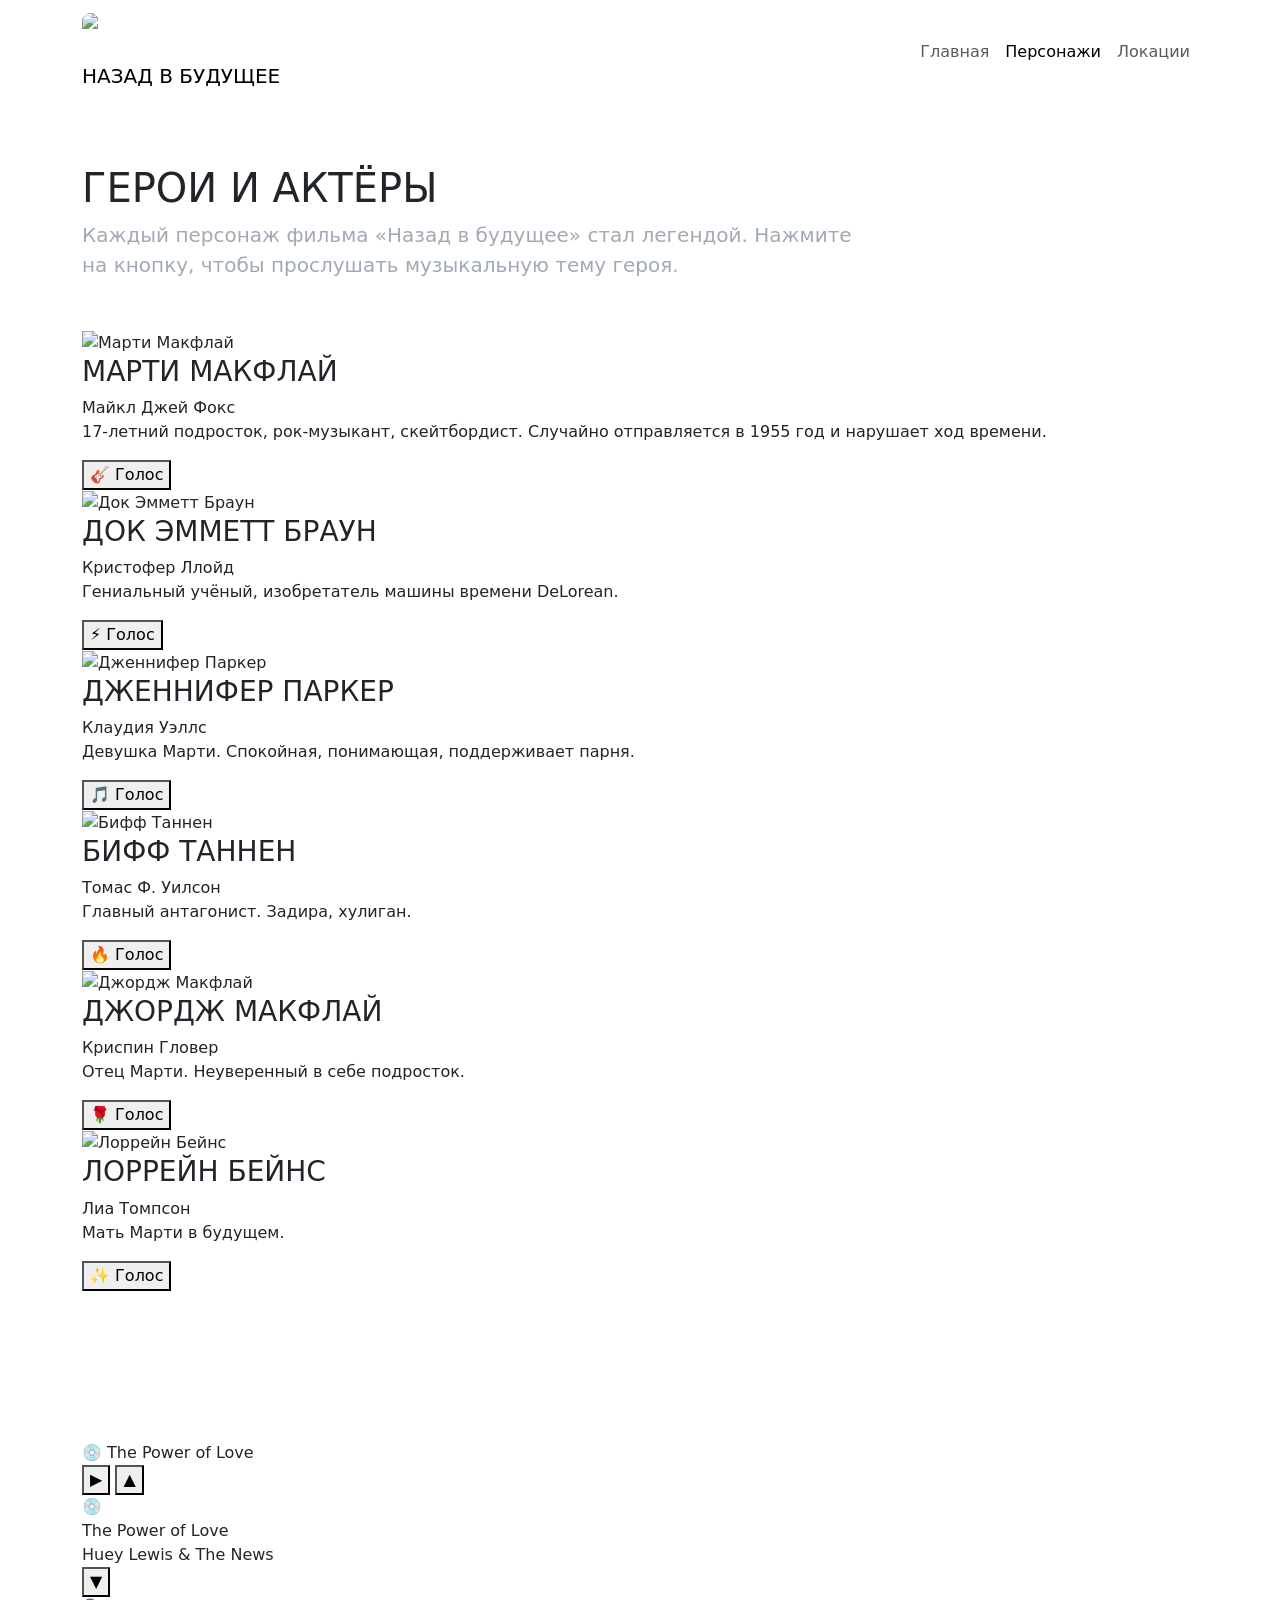
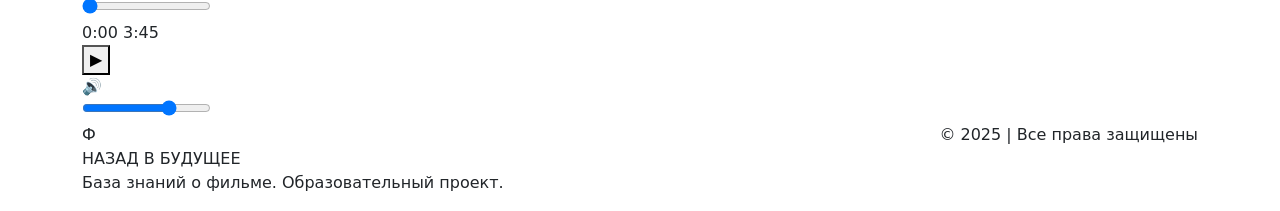
==== characters.html @ f9966c05 "Add files via upload" ====
<!DOCTYPE html>
<html lang="ru">
<head>
    <meta charset="UTF-8">
    <meta name="viewport" content="width=device-width, initial-scale=1.0">
    <title>Персонажи — Назад в будущее</title>
    
    <!-- Bootstrap 5 -->
    <link href="https://cdn.jsdelivr.net/npm/bootstrap@5.3.0/dist/css/bootstrap.min.css" rel="stylesheet">
    <!-- Шрифты -->
    <link href="https://fonts.googleapis.com/css2?family=Oswald:wght@400;500;600;700&family=Open+Sans:wght@300;400;600&display=swap" rel="stylesheet">
    <!-- Кастомный CSS -->
    <link rel="stylesheet" href="css/style.css">
</head>
<body>

    <!-- ===== НАВИГАЦИЯ ===== -->
    <nav class="navbar navbar-expand-lg">
        <div class="container">
            <a class="navbar-brand" href="index.html">
                <div class="logo">
                    <div class="logo-icon" style="width: 48px; height: 48px; background: none !important; font-size: 0 !important; color: transparent !important; padding: 0 !important; overflow: hidden; border-radius: 8px;">
                        <img src="assets/images/logo.png" alt="Логотип" style="width: 100%; height: 100%; object-fit: cover; display: block;">
                    </div>
                    <div class="logo-text">НАЗАД В <span>БУДУЩЕЕ</span></div>
                </div>
            </a>
            <button class="navbar-toggler" type="button" data-bs-toggle="collapse" data-bs-target="#navbarNav">
                <span class="navbar-toggler-icon"></span>
            </button>
            <div class="collapse navbar-collapse" id="navbarNav">
                <ul class="navbar-nav ms-auto">
                    <li class="nav-item">
                        <a class="nav-link" href="index.html">Главная</a>
                    </li>
                    <li class="nav-item">
                        <a class="nav-link active" href="characters.html">Персонажи</a>
                    </li>
                    <li class="nav-item">
                        <a class="nav-link" href="locations.html">Локации</a>
                    </li>
                </ul>
            </div>
        </div>
    </nav>

    <!-- ===== КОНТЕНТ ===== -->
    <section class="container" style="margin-top: 60px; margin-bottom: 150px;">
        <h1 class="section-title">ГЕРОИ И АКТЁРЫ</h1>
        <p style="color: #A0AAB5; font-size: 20px; max-width: 800px; margin-bottom: 50px;">
            Каждый персонаж фильма «Назад в будущее» стал легендой. Нажмите на кнопку, чтобы прослушать музыкальную тему героя.
        </p>
        
        <div class="character-grid">
            <!-- Марти Макфлай -->
            <div class="character-card">
                <img src="assets/images/marty.jpg" alt="Марти Макфлай">
                <h3>МАРТИ МАКФЛАЙ</h3>
                <div class="actor-name">Майкл Джей Фокс</div>
                <p class="character-bio">
                    17-летний подросток, рок-музыкант, скейтбордист. Случайно отправляется в 1955 год 
                    и нарушает ход времени.
                </p>
                <button class="btn-sound" data-track="marty">🎸 Голос</button>
            </div>
            
            <!-- Док Браун -->
            <div class="character-card">
                <img src="assets/images/doc.jpg" alt="Док Эмметт Браун">
                <h3>ДОК ЭММЕТТ БРАУН</h3>
                <div class="actor-name">Кристофер Ллойд</div>
                <p class="character-bio">
                    Гениальный учёный, изобретатель машины времени DeLorean.
                </p>
                <button class="btn-sound" data-track="doc">⚡ Голос</button>
            </div>
            
            <!-- Дженнифер Паркер -->
            <div class="character-card">
                <img src="assets/images/jennifer.jpg" alt="Дженнифер Паркер">
                <h3>ДЖЕННИФЕР ПАРКЕР</h3>
                <div class="actor-name">Клаудия Уэллс</div>
                <p class="character-bio">
                    Девушка Марти. Спокойная, понимающая, поддерживает парня.
                </p>
                <button class="btn-sound" data-track="jennifer">🎵 Голос</button>
            </div>
            
            <!-- Бифф Таннен -->
            <div class="character-card">
                <img src="assets/images/biff.jpg" alt="Бифф Таннен">
                <h3>БИФФ ТАННЕН</h3>
                <div class="actor-name">Томас Ф. Уилсон</div>
                <p class="character-bio">
                    Главный антагонист. Задира, хулиган.
                </p>
                <button class="btn-sound" data-track="biff">🔥 Голос</button>
            </div>
            
            <!-- Джордж Макфлай -->
            <div class="character-card">
                <img src="assets/images/george.jpg" alt="Джордж Макфлай">
                <h3>ДЖОРДЖ МАКФЛАЙ</h3>
                <div class="actor-name">Криспин Гловер</div>
                <p class="character-bio">
                    Отец Марти. Неуверенный в себе подросток.
                </p>
                <button class="btn-sound" data-track="george">🌹 Голос</button>
            </div>
            
            <!-- Лоррейн Бейнс -->
            <div class="character-card">
                <img src="assets/images/lorraine.jpg" alt="Лоррейн Бейнс">
                <h3>ЛОРРЕЙН БЕЙНС</h3>
                <div class="actor-name">Лиа Томпсон</div>
                <p class="character-bio">
                    Мать Марти в будущем.
                </p>
                <button class="btn-sound" data-track="lorraine">✨ Голос</button>
            </div>
        </div>
    </section>

    <!-- ===== ВЫДВИЖНОЙ ПЛЕЕР ===== -->
    <div class="collapsible-player" id="collapsiblePlayer">
        
        <!-- СВЁРНУТОЕ СОСТОЯНИЕ (ВИДНО ВСЕГДА) -->
        <div class="player-mini" id="playerMini">
            <div class="container">
                <div class="player-mini-wrapper">
                    <div class="player-mini-info">
                        <span class="player-mini-icon">💿</span>
                        <span class="player-mini-title" id="miniTrackTitle">The Power of Love</span>
                    </div>
                    <div class="player-mini-controls">
                        <button class="player-mini-play" id="miniPlayPauseBtn">▶</button>
                        <button class="player-mini-expand" id="expandPlayerBtn">▲</button>
                    </div>
                </div>
            </div>
        </div>
        
        <!-- РАЗВЁРНУТОЕ СОСТОЯНИЕ (ПОЛНЫЙ ПЛЕЕР) -->
        <div class="player-expanded" id="playerExpanded">
            <div class="container">
                <div class="player-expanded-wrapper">
                    
                    <div class="player-expanded-header">
                        <div class="player-expanded-info">
                            <div class="player-expanded-cover">
                                <div class="vinyl-large">💿</div>
                            </div>
                            <div class="player-expanded-text">
                                <div class="player-expanded-title" id="expandedTrackTitle">The Power of Love</div>
                                <div class="player-expanded-artist" id="expandedTrackArtist">Huey Lewis & The News</div>
                            </div>
                        </div>
                        <button class="player-expanded-collapse" id="collapsePlayerBtn">▼</button>
                    </div>
                    
                    <div class="player-expanded-main">
                        <div class="player-expanded-progress">
                            <div class="progress-container">
                                <input type="range" id="expandedSeekBar" class="seek-bar" value="0" max="100">
                            </div>
                            <div class="time-display">
                                <span id="expandedCurrentTime">0:00</span>
                                <span id="expandedDuration">3:45</span>
                            </div>
                        </div>
                        
                        <div class="player-expanded-controls">
                            <button class="expanded-play-btn" id="expandedPlayPauseBtn">▶</button>
                        </div>
                        
                        <div class="player-expanded-volume">
                            <span class="volume-label">🔊</span>
                            <div class="volume-control">
                                <input type="range" id="expandedVolume" class="volume-slider" min="0" max="1" step="0.05" value="0.7">
                            </div>
                        </div>
                    </div>
                    
                </div>
            </div>
        </div>
    </div>

    <!-- ===== ПОДВАЛ ===== -->
    <footer class="footer">
        <div class="container">
            <div class="row">
                <div class="col-md-6">
                    <div class="footer-logo">
                        <div class="logo-small">Ф</div>
                        <span>НАЗАД В БУДУЩЕЕ</span>
                    </div>
                    <p>База знаний о фильме. Образовательный проект.</p>
                </div>
                <div class="col-md-6 text-end">
                    <p>© 2025 | Все права защищены</p>
                </div>
            </div>
        </div>
    </footer>

    <!-- Аудиоэлемент -->
    <audio id="globalAudio" preload="auto"></audio>

    <!-- Скрипты -->
    <script src="https://cdn.jsdelivr.net/npm/bootstrap@5.3.0/dist/js/bootstrap.bundle.min.js"></script>
    <script src="js/player.js"></script>
</body>
</html>
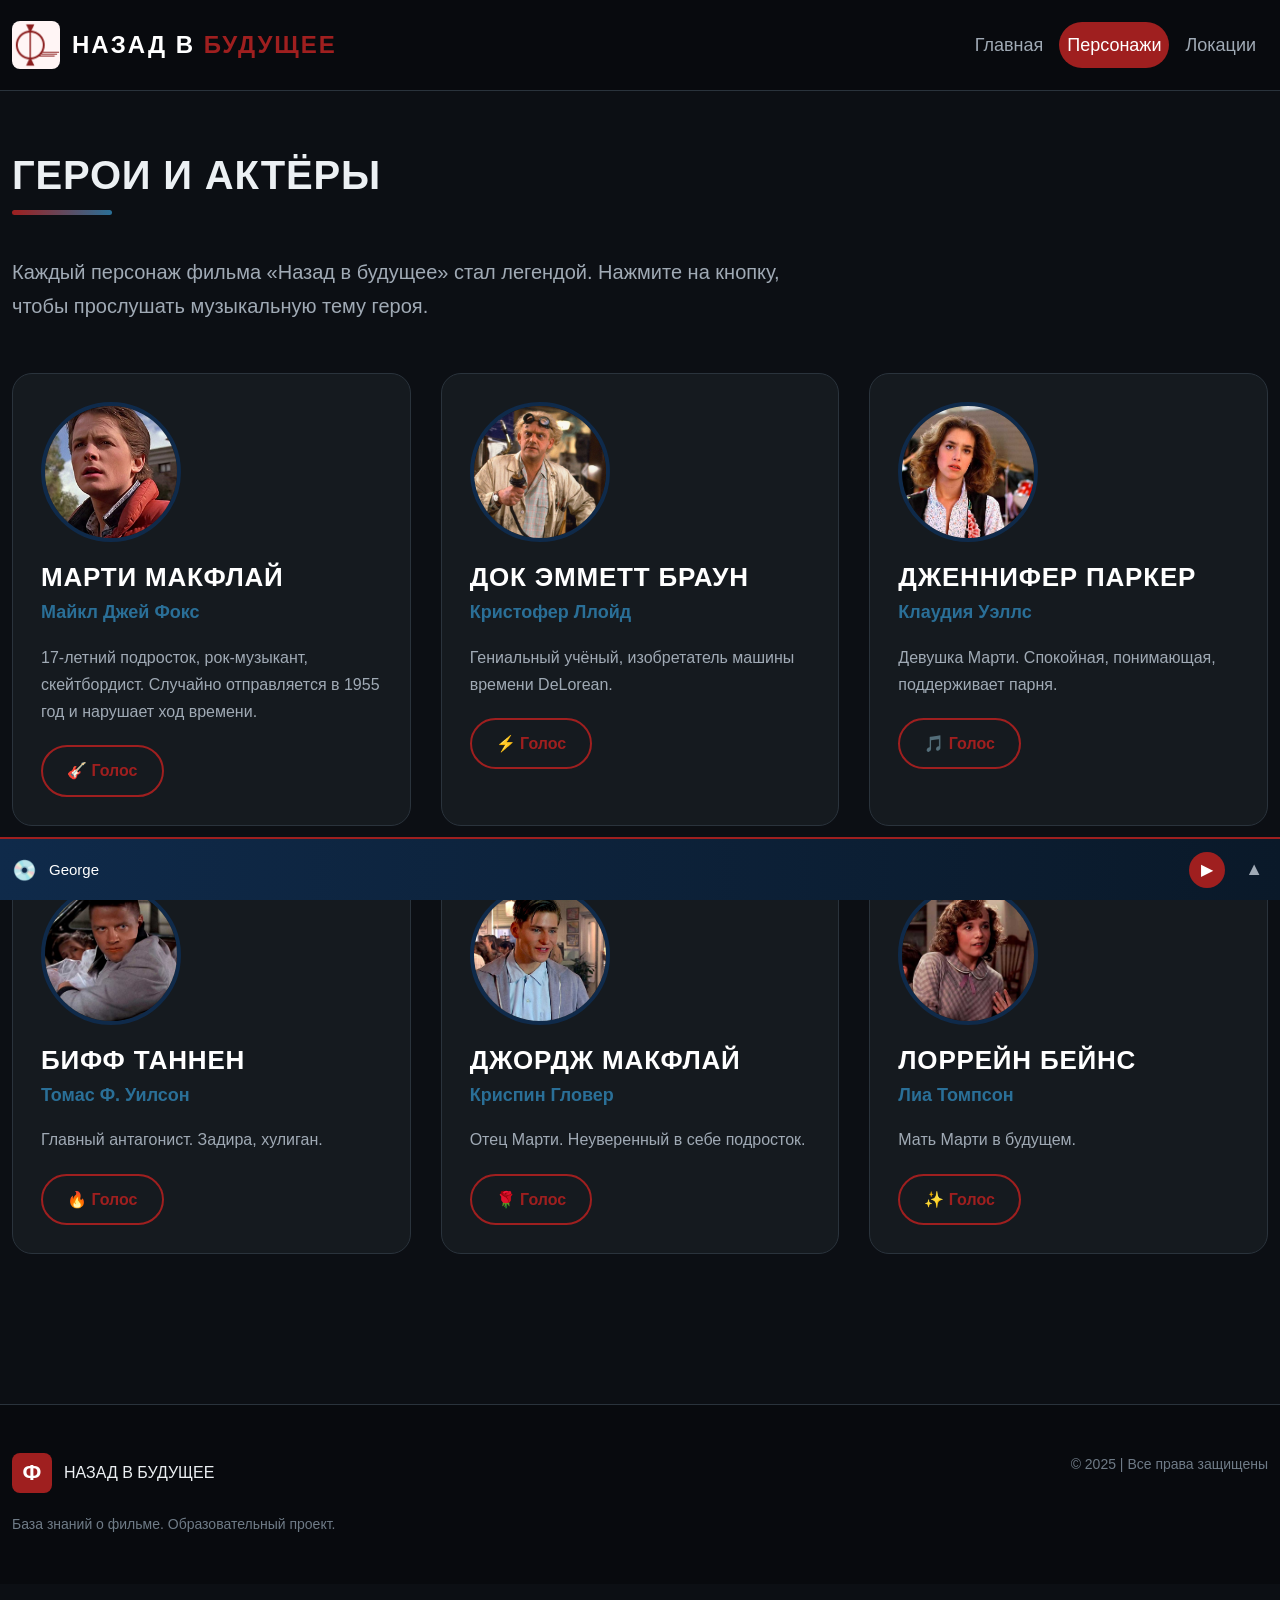
==== commit 0a94bafc: "characters.html" ====
--- a/characters.html
+++ b/characters.html
@@ -1,6 +1,19 @@
 <!DOCTYPE html>
 <html lang="ru">
 <head>
+    <!-- Yandex.Metrika counter -->
+<script type="text/javascript">
+    (function(m,e,t,r,i,k,a){
+        m[i]=m[i]||function(){(m[i].a=m[i].a||[]).push(arguments)};
+        m[i].l=1*new Date();
+        for (var j = 0; j < document.scripts.length; j++) {if (document.scripts[j].src === r) { return; }}
+        k=e.createElement(t),a=e.getElementsByTagName(t)[0],k.async=1,k.src=r,a.parentNode.insertBefore(k,a)
+    })(window, document,'script','https://mc.yandex.ru/metrika/tag.js?id=112401955', 'ym');
+
+    ym(112401955, 'init', {ssr:true, webvisor:true, clickmap:true, ecommerce:"dataLayer", referrer: document.referrer, url: location.href, accurateTrackBounce:true, trackLinks:true});
+</script>
+<noscript><div><img src="https://mc.yandex.ru/watch/112401955" style="position:absolute; left:-9999px;" alt="" /></div></noscript>
+<!-- /Yandex.Metrika counter -->
     <meta charset="UTF-8">
     <meta name="viewport" content="width=device-width, initial-scale=1.0">
     <title>Персонажи — Назад в будущее</title>
@@ -211,4 +224,4 @@
     <script src="https://cdn.jsdelivr.net/npm/bootstrap@5.3.0/dist/js/bootstrap.bundle.min.js"></script>
     <script src="js/player.js"></script>
 </body>
-</html>+</html>
--- a/css/style.css
+++ b/css/style.css
@@ -0,0 +1,619 @@
+body {
+  background-color: #0C0F14;
+  color: #ECF0F3;
+  font-family: "Open Sans", sans-serif;
+  line-height: 1.7;
+}
+
+h1, h2, h3, h4 {
+  font-family: "Oswald", sans-serif;
+  font-weight: 600;
+  letter-spacing: 0.8px;
+}
+
+.container {
+  max-width: 1280px;
+}
+
+.logo {
+  display: flex !important;
+  align-items: center !important;
+  gap: 12px !important;
+}
+.logo .logo-icon {
+  flex-shrink: 0;
+  width: 48px;
+  height: 48px;
+  background: none !important;
+  font-size: 0 !important;
+  color: transparent !important;
+  padding: 0 !important;
+  overflow: hidden;
+  border-radius: 8px;
+}
+.logo .logo-icon img {
+  width: 100%;
+  height: 100%;
+  object-fit: cover;
+  display: block;
+}
+.logo .logo-text {
+  font-size: 24px;
+  font-weight: 600;
+  color: white;
+  text-transform: uppercase;
+  letter-spacing: 2px;
+  flex-shrink: 0;
+}
+.logo .logo-text span {
+  color: #9F1F1F;
+}
+
+.navbar {
+  background-color: #080A0E;
+  border-bottom: 1px solid #2A333C;
+  padding: 16px 0;
+}
+.navbar .nav-link {
+  color: #A0AAB5;
+  font-family: "Oswald", sans-serif;
+  font-size: 18px;
+  padding: 8px 20px;
+  margin: 0 4px;
+  transition: 0.25s;
+  border-radius: 30px;
+}
+.navbar .nav-link:hover, .navbar .nav-link.active {
+  color: white;
+  background-color: rgba(159, 31, 31, 0.25);
+}
+.navbar .nav-link.active {
+  background-color: #9F1F1F;
+  color: white;
+}
+
+.hero {
+  padding: 60px 0 80px;
+  background: radial-gradient(circle at 80% 30%, #0F2A4A 0%, #080A0E 80%);
+  position: relative;
+  overflow: hidden;
+}
+.hero::before {
+  content: "";
+  position: absolute;
+  top: 0;
+  left: 0;
+  width: 100%;
+  height: 100%;
+  background: url("assets/images/grid-pattern.png") repeat;
+  opacity: 0.05;
+}
+.hero .hero-title {
+  font-size: 64px;
+  font-weight: 700;
+  color: white;
+  text-transform: uppercase;
+  line-height: 1.2;
+  margin-bottom: 16px;
+}
+.hero .hero-title span {
+  color: #9F1F1F;
+  text-shadow: 0 0 12px rgba(159, 31, 31, 0.6);
+}
+.hero .hero-meta {
+  font-size: 20px;
+  color: #2A6F97;
+  font-weight: 600;
+  margin-bottom: 24px;
+}
+.hero .hero-desc {
+  font-size: 18px;
+  color: #A0AAB5;
+  margin-bottom: 32px;
+  max-width: 600px;
+}
+.hero .hero-btn {
+  background-color: #9F1F1F;
+  color: white;
+  border: none;
+  padding: 14px 36px;
+  font-size: 18px;
+  font-weight: 600;
+  border-radius: 50px;
+  transition: 0.25s;
+  box-shadow: 0 8px 20px rgba(159, 31, 31, 0.3);
+}
+.hero .hero-btn:hover {
+  background-color: #C53030;
+  transform: translateY(-4px);
+  box-shadow: 0 12px 28px rgba(159, 31, 31, 0.5);
+}
+.hero .hero-poster {
+  border-radius: 16px;
+  overflow: hidden;
+  box-shadow: 0 20px 30px rgba(0, 0, 0, 0.6);
+  border: 1px solid rgba(255, 255, 255, 0.1);
+}
+
+.section-title {
+  font-size: 40px;
+  font-weight: 600;
+  margin-bottom: 40px;
+  position: relative;
+  padding-bottom: 16px;
+}
+.section-title::after {
+  content: "";
+  position: absolute;
+  bottom: 0;
+  left: 0;
+  width: 100px;
+  height: 5px;
+  background: linear-gradient(90deg, #9F1F1F, #2A6F97);
+  border-radius: 4px;
+}
+
+.character-grid {
+  display: grid;
+  grid-template-columns: repeat(auto-fill, minmax(320px, 1fr));
+  gap: 30px;
+}
+
+.character-card {
+  background-color: #151A1F;
+  border-radius: 20px;
+  padding: 28px;
+  border: 1px solid #2A333C;
+  transition: 0.3s;
+}
+.character-card:hover {
+  transform: translateY(-8px);
+  border-color: #9F1F1F;
+  box-shadow: 0 16px 30px rgba(0, 0, 0, 0.5);
+}
+.character-card img {
+  width: 140px;
+  height: 140px;
+  border-radius: 50%;
+  object-fit: cover;
+  border: 4px solid #0F2A4A;
+  margin-bottom: 20px;
+}
+.character-card h3 {
+  font-size: 26px;
+  color: white;
+  margin-bottom: 4px;
+}
+.character-card .actor-name {
+  color: #2A6F97;
+  font-weight: 600;
+  font-size: 18px;
+  margin-bottom: 16px;
+}
+.character-card .character-bio {
+  color: #A0AAB5;
+  margin-bottom: 20px;
+}
+.character-card .btn-sound {
+  background-color: transparent;
+  border: 2px solid #9F1F1F;
+  color: #9F1F1F;
+  padding: 10px 24px;
+  border-radius: 40px;
+  font-weight: 600;
+  transition: 0.25s;
+}
+.character-card .btn-sound:hover {
+  background-color: #9F1F1F;
+  color: white;
+}
+
+.location-grid {
+  display: grid;
+  grid-template-columns: repeat(auto-fill, minmax(300px, 1fr));
+  gap: 25px;
+}
+
+.location-card {
+  background: linear-gradient(145deg, #151A1F, #10161C);
+  border-radius: 18px;
+  padding: 24px;
+  border-left: 8px solid #9F1F1F;
+  transition: 0.25s;
+}
+.location-card:hover {
+  border-left-color: #2A6F97;
+  transform: scale(1.02);
+}
+.location-card h3 {
+  font-size: 24px;
+  color: white;
+  margin-bottom: 12px;
+}
+.location-card .location-desc {
+  color: #A0AAB5;
+  margin-bottom: 20px;
+}
+.location-card .btn-atmosphere {
+  background-color: rgba(42, 111, 151, 0.2);
+  color: #2A6F97;
+  border: 1px solid #2A6F97;
+  padding: 8px 20px;
+  border-radius: 30px;
+  font-size: 14px;
+}
+.location-card .btn-atmosphere:hover {
+  background-color: #2A6F97;
+  color: white;
+}
+
+.player-section {
+  background: linear-gradient(145deg, #080A0E, #0A0D12);
+  border-radius: 32px;
+  padding: 40px;
+  margin: 40px 0;
+  border: 1px solid #2A333C;
+}
+
+.player-container {
+  display: flex;
+  flex-direction: column;
+  gap: 30px;
+}
+.player-container .track-info h2 {
+  font-size: 32px;
+  color: white;
+  margin-bottom: 8px;
+}
+.player-container .track-info p {
+  color: #2A6F97;
+  font-size: 18px;
+}
+.player-container .controls {
+  display: flex;
+  align-items: center;
+  gap: 25px;
+}
+.player-container .controls button {
+  width: 60px;
+  height: 60px;
+  border-radius: 50%;
+  border: none;
+  background-color: rgba(255, 255, 255, 0.05);
+  color: white;
+  font-size: 26px;
+  display: flex;
+  align-items: center;
+  justify-content: center;
+  transition: 0.2s;
+}
+.player-container .controls button:hover {
+  background-color: #9F1F1F;
+}
+.player-container .controls button.play {
+  background-color: #9F1F1F;
+  width: 70px;
+  height: 70px;
+  font-size: 32px;
+}
+.player-container .controls button.play:hover {
+  background-color: #C53030;
+}
+.player-container .progress-area {
+  width: 100%;
+}
+.player-container .progress-area input {
+  width: 100%;
+  accent-color: #9F1F1F;
+}
+.player-container .progress-area .time {
+  display: flex;
+  justify-content: space-between;
+  color: #6F7B87;
+  margin-top: 8px;
+}
+
+.playlist {
+  background-color: #151A1F;
+  border-radius: 20px;
+  padding: 25px;
+}
+.playlist ul {
+  list-style: none;
+  padding: 0;
+}
+.playlist ul li {
+  display: flex;
+  justify-content: space-between;
+  align-items: center;
+  padding: 14px 20px;
+  border-bottom: 1px solid #2A333C;
+  cursor: pointer;
+  transition: 0.2s;
+  color: #A0AAB5;
+}
+.playlist ul li:hover {
+  background-color: rgba(159, 31, 31, 0.15);
+  color: white;
+}
+.playlist ul li.active {
+  background-color: #9F1F1F;
+  color: white;
+  border-radius: 12px;
+}
+.playlist ul li .track-title {
+  font-weight: 600;
+}
+.playlist ul li .track-duration {
+  color: inherit;
+  opacity: 0.8;
+}
+
+.collapsible-player {
+  position: fixed;
+  bottom: 0;
+  left: 0;
+  width: 100%;
+  z-index: 10000;
+}
+.collapsible-player .player-mini {
+  background: linear-gradient(90deg, #0F2A4A, #0A1929);
+  border-top: 2px solid #9F1F1F;
+  padding: 10px 0;
+  transition: 0.3s;
+}
+.collapsible-player .player-mini .player-mini-wrapper {
+  display: flex;
+  align-items: center;
+  justify-content: space-between;
+}
+.collapsible-player .player-mini .player-mini-wrapper .player-mini-info {
+  display: flex;
+  align-items: center;
+  gap: 12px;
+}
+.collapsible-player .player-mini .player-mini-wrapper .player-mini-info .player-mini-icon {
+  color: #9F1F1F;
+  font-size: 20px;
+}
+.collapsible-player .player-mini .player-mini-wrapper .player-mini-info .player-mini-title {
+  color: white;
+  font-weight: 500;
+  font-size: 15px;
+}
+@media (max-width: 576px) {
+  .collapsible-player .player-mini .player-mini-wrapper .player-mini-info .player-mini-title {
+    max-width: 180px;
+    white-space: nowrap;
+    overflow: hidden;
+    text-overflow: ellipsis;
+  }
+}
+.collapsible-player .player-mini .player-mini-wrapper .player-mini-controls {
+  display: flex;
+  align-items: center;
+  gap: 15px;
+}
+.collapsible-player .player-mini .player-mini-wrapper .player-mini-controls .player-mini-play {
+  width: 36px;
+  height: 36px;
+  border-radius: 50%;
+  border: none;
+  background: #9F1F1F;
+  color: white;
+  font-size: 16px;
+  display: flex;
+  align-items: center;
+  justify-content: center;
+  transition: 0.2s;
+}
+.collapsible-player .player-mini .player-mini-wrapper .player-mini-controls .player-mini-play:hover {
+  background: #C53030;
+  transform: scale(1.05);
+}
+.collapsible-player .player-mini .player-mini-wrapper .player-mini-controls .player-mini-expand {
+  background: none;
+  border: none;
+  color: #A0AAB5;
+  font-size: 18px;
+  padding: 5px;
+}
+.collapsible-player .player-mini .player-mini-wrapper .player-mini-controls .player-mini-expand:hover {
+  color: white;
+}
+.collapsible-player .player-expanded {
+  background: linear-gradient(145deg, #0F2A4A, #0A1929);
+  border-top: 3px solid #9F1F1F;
+  padding: 20px 0;
+  box-shadow: 0 -10px 30px rgba(0, 0, 0, 0.8);
+  transition: 0.3s;
+}
+.collapsible-player .player-expanded .player-expanded-wrapper {
+  display: flex;
+  flex-direction: column;
+  gap: 20px;
+}
+.collapsible-player .player-expanded .player-expanded-header {
+  display: flex;
+  align-items: center;
+  justify-content: space-between;
+}
+.collapsible-player .player-expanded .player-expanded-header .player-expanded-info {
+  display: flex;
+  align-items: center;
+  gap: 20px;
+}
+.collapsible-player .player-expanded .player-expanded-header .player-expanded-info .player-expanded-cover .vinyl-large {
+  width: 60px;
+  height: 60px;
+  background: radial-gradient(circle at 30% 30%, #333, #111);
+  border-radius: 50%;
+  display: flex;
+  align-items: center;
+  justify-content: center;
+  color: #9F1F1F;
+  font-size: 30px;
+  border: 2px solid #9F1F1F;
+  box-shadow: 0 0 20px rgba(159, 31, 31, 0.3);
+}
+.collapsible-player .player-expanded .player-expanded-header .player-expanded-info .player-expanded-text .player-expanded-title {
+  color: white;
+  font-size: 22px;
+  font-weight: 600;
+  font-family: "Oswald", sans-serif;
+  margin-bottom: 5px;
+}
+.collapsible-player .player-expanded .player-expanded-header .player-expanded-info .player-expanded-text .player-expanded-artist {
+  color: #A0AAB5;
+  font-size: 16px;
+}
+.collapsible-player .player-expanded .player-expanded-header .player-expanded-collapse {
+  background: none;
+  border: none;
+  color: #A0AAB5;
+  font-size: 20px;
+  padding: 10px;
+}
+.collapsible-player .player-expanded .player-expanded-header .player-expanded-collapse:hover {
+  color: white;
+}
+.collapsible-player .player-expanded .player-expanded-main {
+  display: flex;
+  align-items: center;
+  gap: 30px;
+}
+@media (max-width: 768px) {
+  .collapsible-player .player-expanded .player-expanded-main {
+    flex-direction: column;
+    align-items: stretch;
+  }
+}
+.collapsible-player .player-expanded .player-expanded-main .player-expanded-progress {
+  flex: 1;
+}
+.collapsible-player .player-expanded .player-expanded-main .player-expanded-progress .progress-container {
+  width: 100%;
+  margin-bottom: 8px;
+}
+.collapsible-player .player-expanded .player-expanded-main .player-expanded-progress .progress-container .seek-bar {
+  width: 100%;
+  height: 6px;
+  -webkit-appearance: none;
+  background: rgba(255, 255, 255, 0.2);
+  border-radius: 10px;
+}
+.collapsible-player .player-expanded .player-expanded-main .player-expanded-progress .progress-container .seek-bar::-webkit-slider-thumb {
+  -webkit-appearance: none;
+  width: 16px;
+  height: 16px;
+  border-radius: 50%;
+  background: #9F1F1F;
+  border: 2px solid white;
+  cursor: pointer;
+  box-shadow: 0 0 10px rgba(159, 31, 31, 0.8);
+}
+.collapsible-player .player-expanded .player-expanded-main .player-expanded-progress .time-display {
+  display: flex;
+  justify-content: space-between;
+  color: #A0AAB5;
+  font-size: 13px;
+}
+.collapsible-player .player-expanded .player-expanded-main .player-expanded-controls {
+  display: flex;
+  justify-content: center;
+}
+.collapsible-player .player-expanded .player-expanded-main .player-expanded-controls .expanded-play-btn {
+  width: 60px;
+  height: 60px;
+  border-radius: 50%;
+  border: none;
+  background: #9F1F1F;
+  color: white;
+  font-size: 26px;
+  display: flex;
+  align-items: center;
+  justify-content: center;
+  box-shadow: 0 0 20px rgba(159, 31, 31, 0.5);
+  transition: 0.2s;
+}
+.collapsible-player .player-expanded .player-expanded-main .player-expanded-controls .expanded-play-btn:hover {
+  background: #C53030;
+  transform: scale(1.05);
+}
+.collapsible-player .player-expanded .player-expanded-main .player-expanded-volume {
+  display: flex;
+  align-items: center;
+  gap: 12px;
+  min-width: 150px;
+}
+.collapsible-player .player-expanded .player-expanded-main .player-expanded-volume .volume-label {
+  color: white;
+  font-size: 18px;
+}
+.collapsible-player .player-expanded .player-expanded-main .player-expanded-volume .volume-control {
+  flex: 1;
+}
+.collapsible-player .player-expanded .player-expanded-main .player-expanded-volume .volume-control .volume-slider {
+  width: 100%;
+  height: 5px;
+  -webkit-appearance: none;
+  background: rgba(255, 255, 255, 0.2);
+  border-radius: 10px;
+}
+.collapsible-player .player-expanded .player-expanded-main .player-expanded-volume .volume-control .volume-slider::-webkit-slider-thumb {
+  -webkit-appearance: none;
+  width: 14px;
+  height: 14px;
+  border-radius: 50%;
+  background: #2A6F97;
+  border: 2px solid white;
+  cursor: pointer;
+}
+
+.collapsible-player .player-expanded {
+  display: block;
+}
+.collapsible-player.collapsed .player-expanded {
+  display: none;
+}
+.collapsible-player.collapsed .player-mini {
+  border-top-width: 2px;
+}
+
+body {
+  padding-bottom: 70px;
+}
+body.player-expanded-active {
+  padding-bottom: 200px;
+}
+
+.footer {
+  background-color: #080A0E;
+  padding: 48px 0 32px;
+  margin-top: 80px;
+  border-top: 1px solid #2A333C;
+}
+.footer .footer-logo {
+  display: flex;
+  align-items: center;
+  gap: 12px;
+  margin-bottom: 20px;
+}
+.footer .footer-logo .logo-small {
+  width: 40px;
+  height: 40px;
+  background-color: #9F1F1F;
+  color: white;
+  display: flex;
+  align-items: center;
+  justify-content: center;
+  font-size: 22px;
+  font-weight: bold;
+  border-radius: 8px;
+}
+.footer p {
+  color: #6F7B87;
+  font-size: 14px;
+}
+
+/*# sourceMappingURL=style.css.map */
